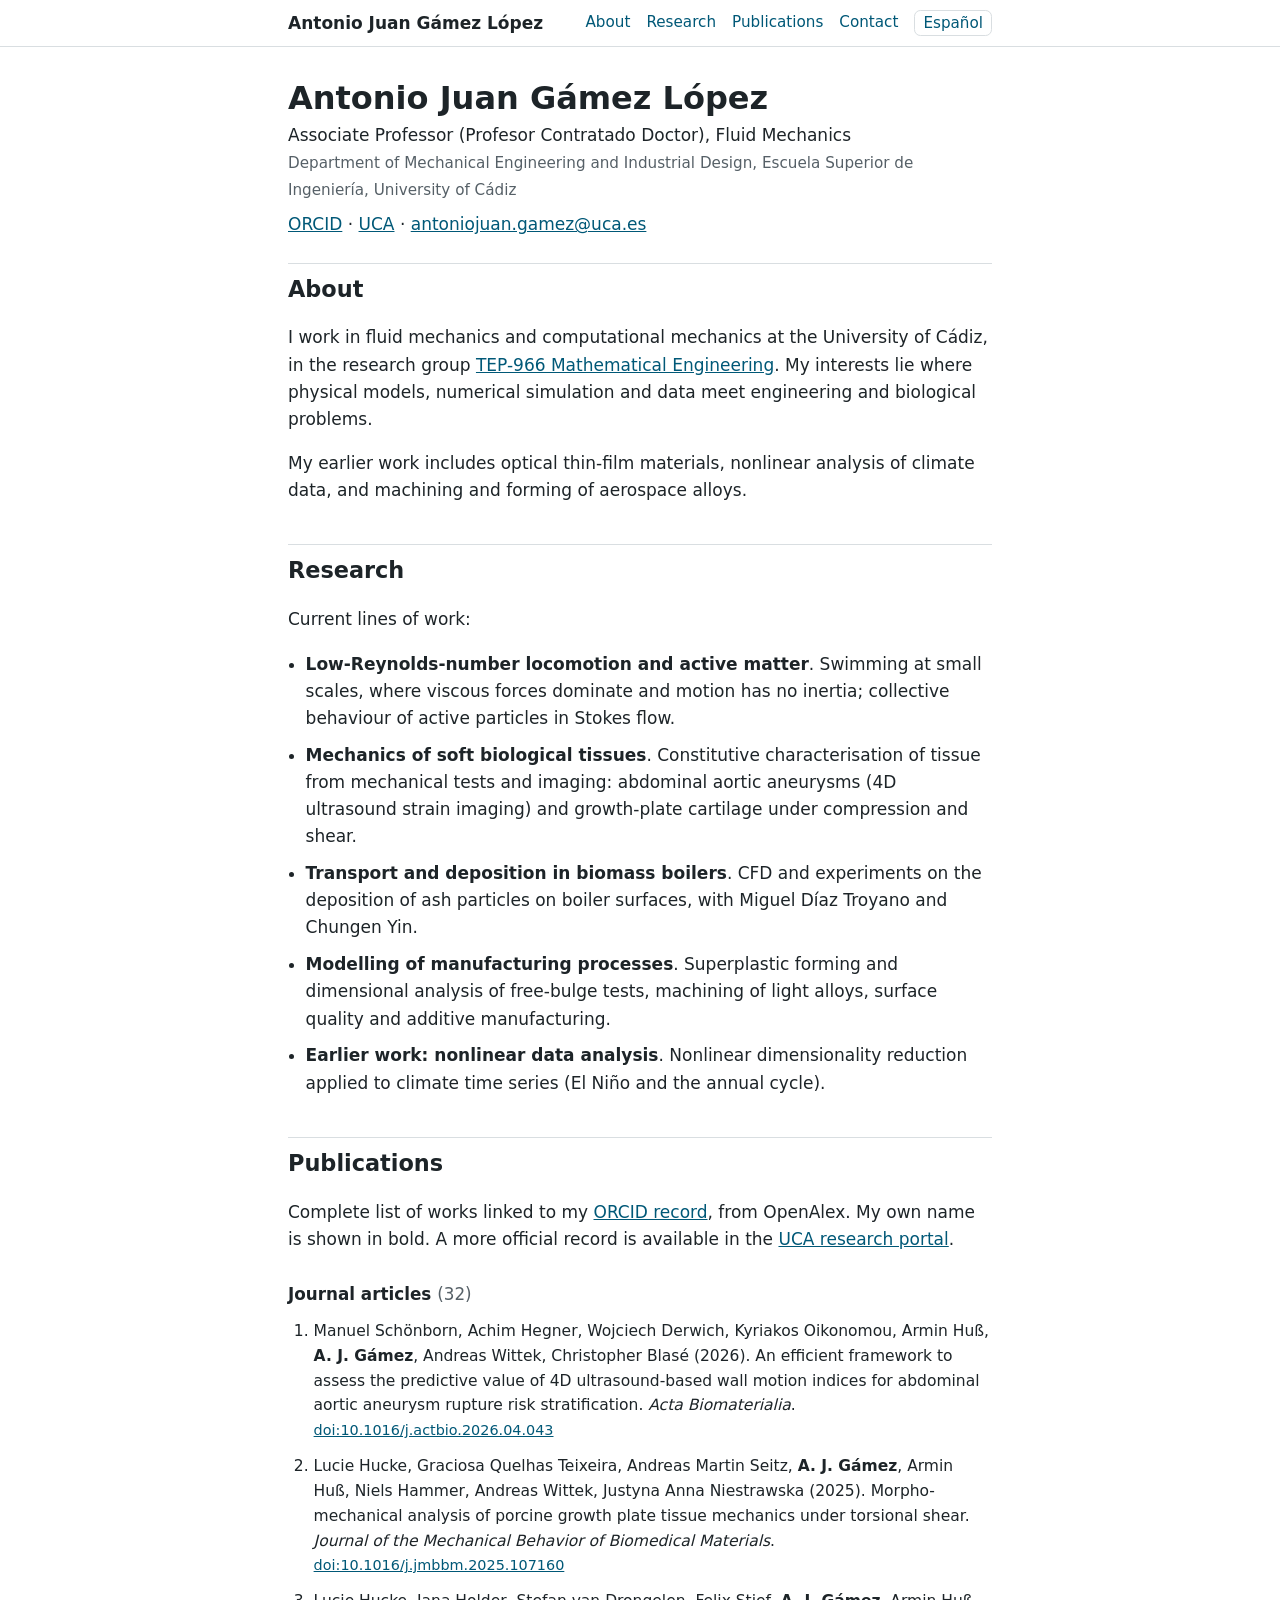
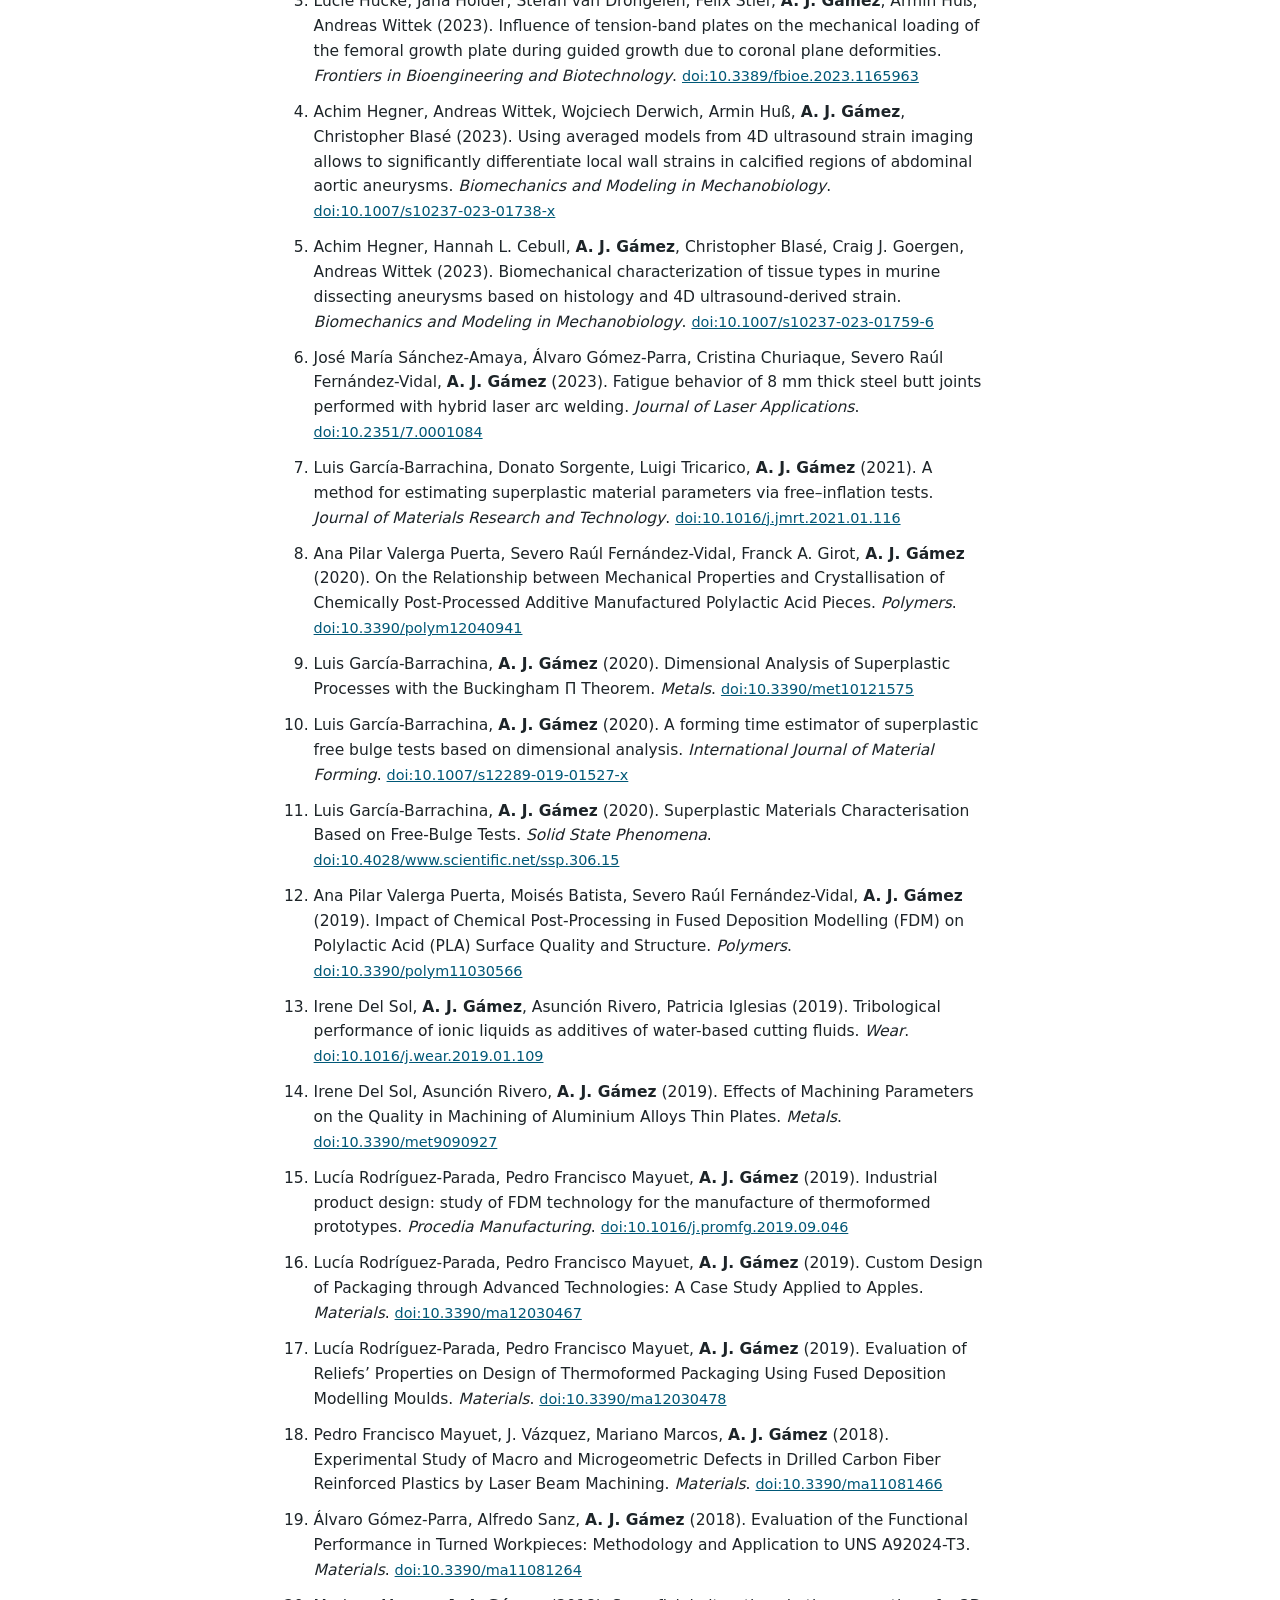
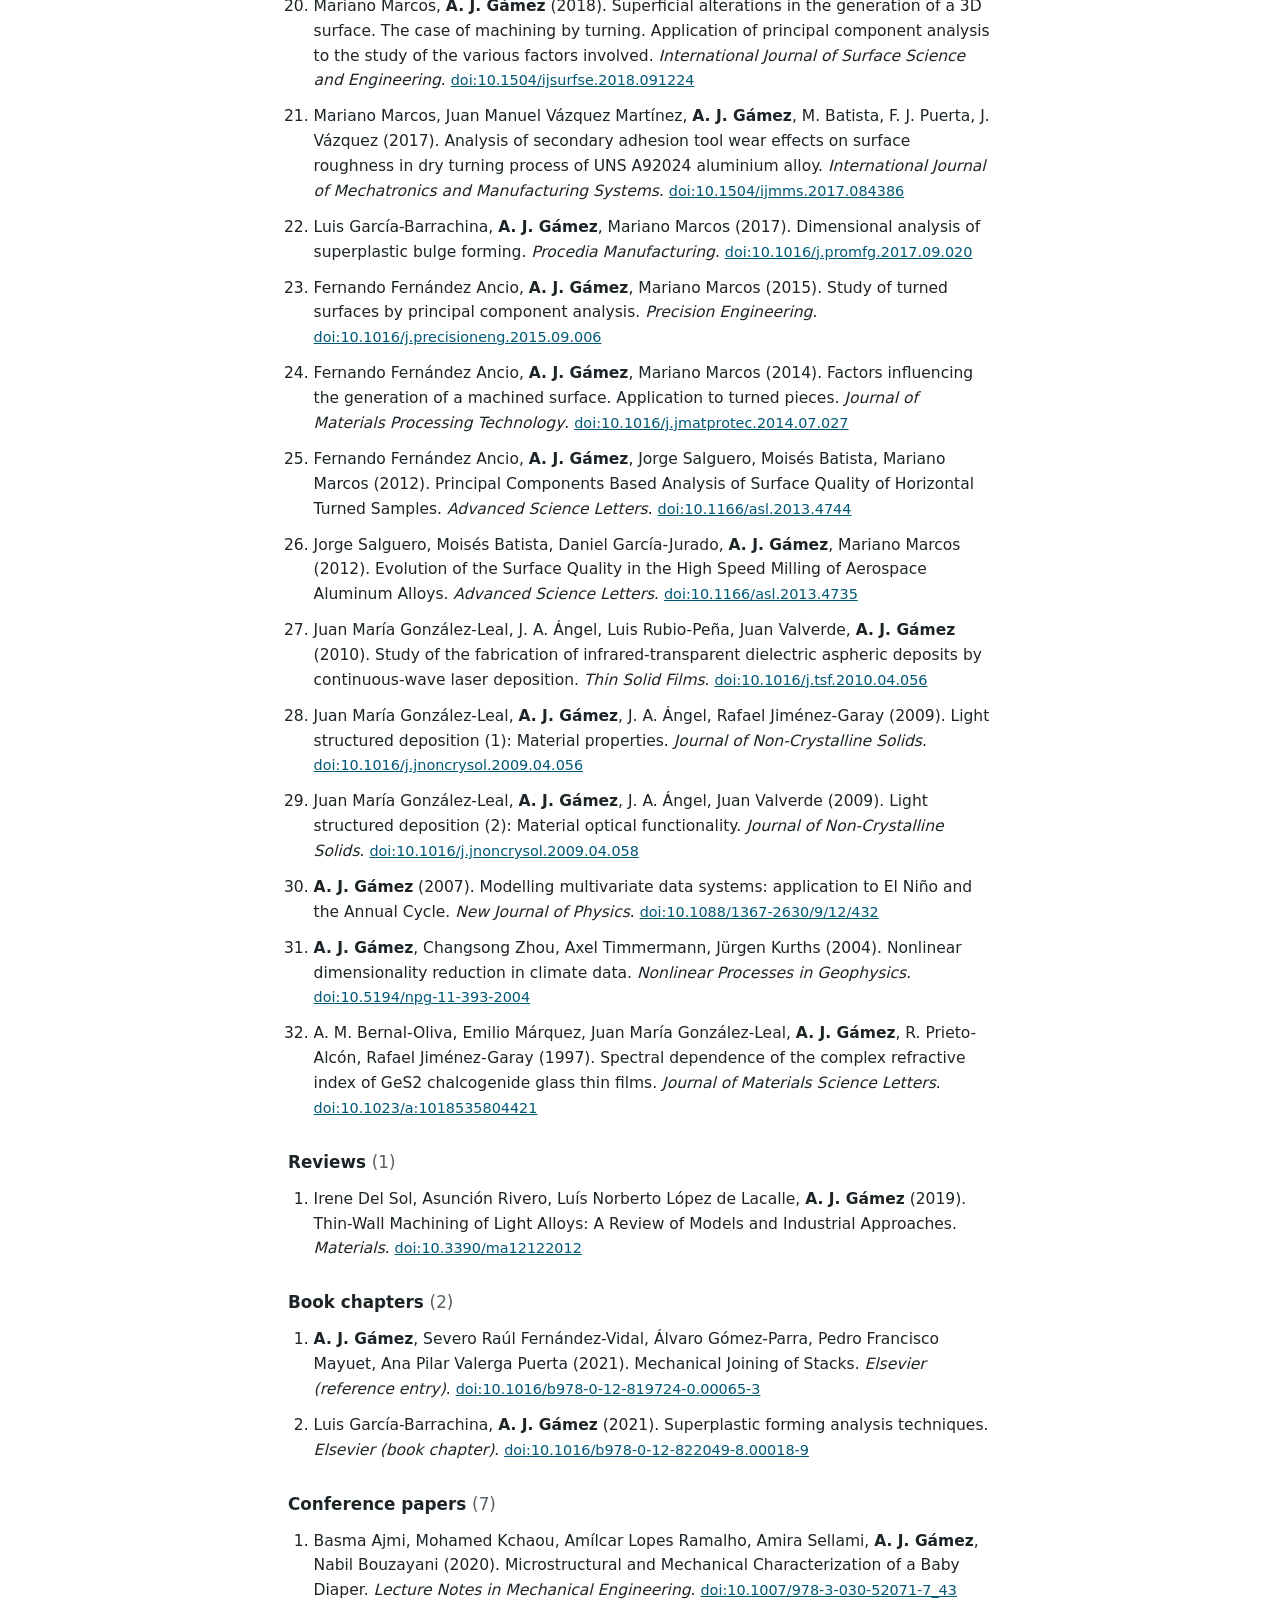
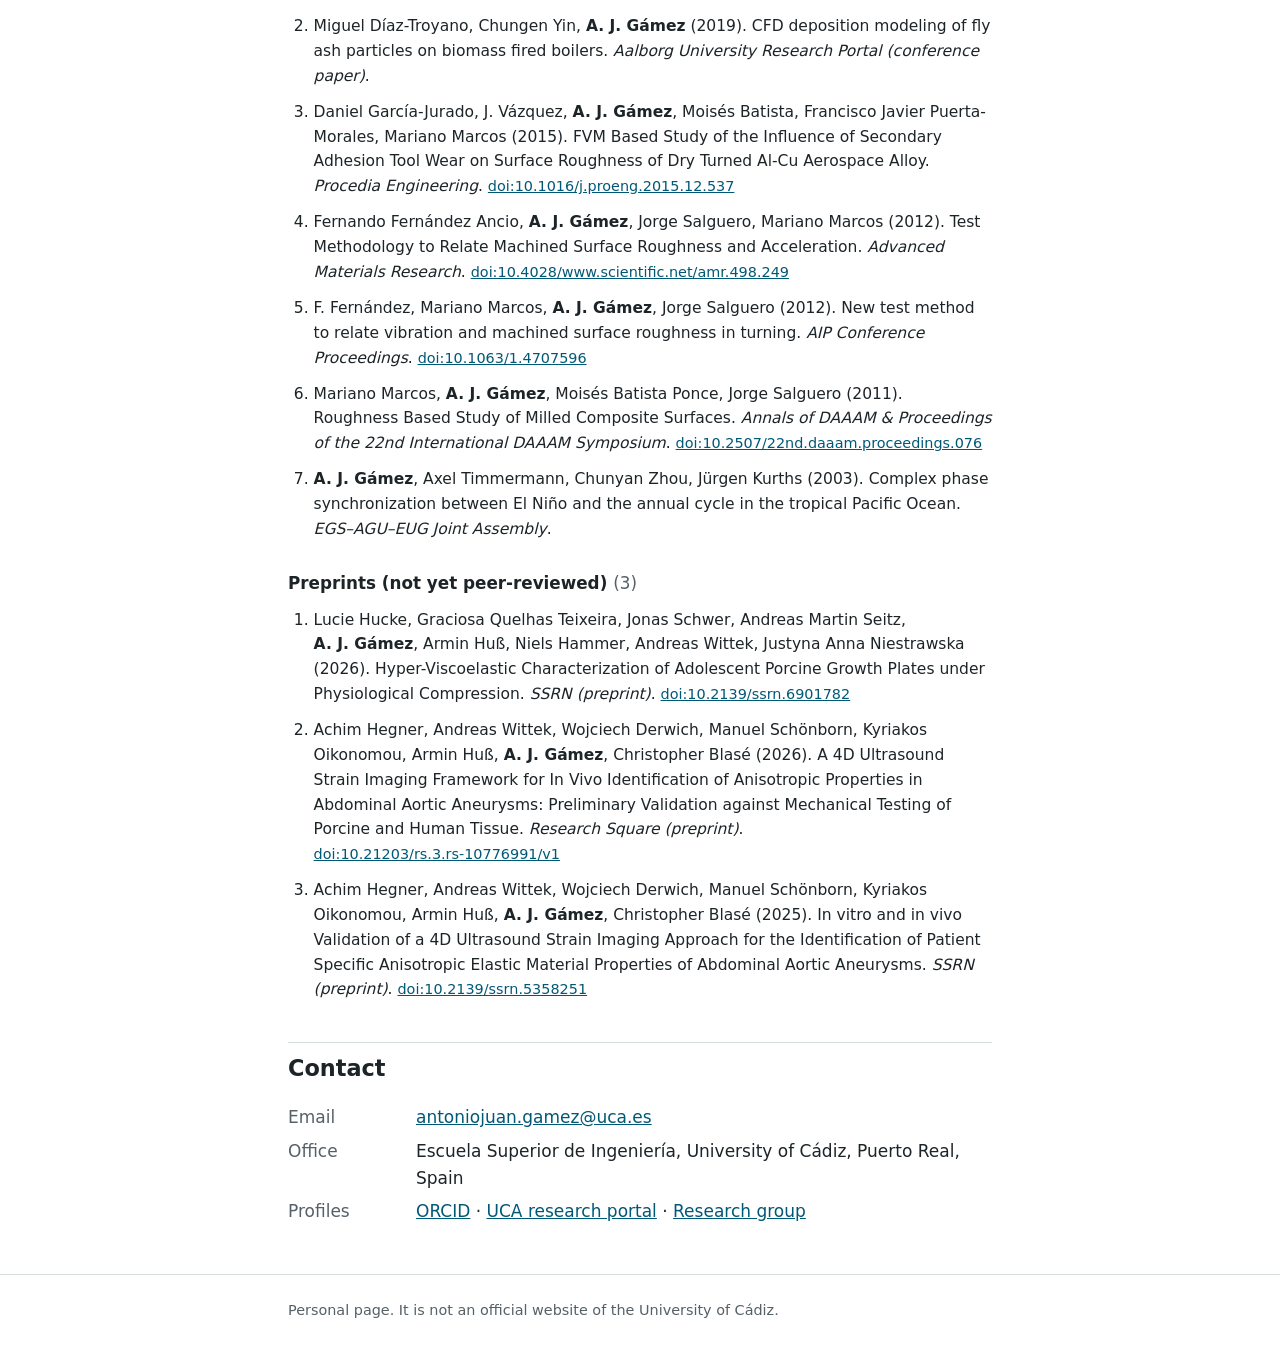
==== index.html @ 4d436d39 "Add files via upload" ====
<!doctype html>
<html lang="en">
<head>
<meta charset="utf-8">
<meta name="viewport" content="width=device-width, initial-scale=1">
<title>Antonio Juan Gámez López · Research</title>
<meta name="description" content="Personal research page of Antonio Juan Gámez López, Fluid Mechanics, University of Cádiz.">
<meta name="author" content="Antonio Juan Gámez López">
<link rel="alternate" hreflang="es" href="es/">
<link rel="stylesheet" href="style.css">
<script type="application/ld+json">{"@context": "https://schema.org", "@type": "Person", "name": "Antonio Juan Gámez López", "jobTitle": "Associate Professor (Profesor Contratado Doctor), Fluid Mechanics", "affiliation": {"@type": "CollegeOrUniversity", "name": "Universidad de Cádiz"}, "sameAs": ["https://orcid.org/0000-0002-4542-9885", "https://produccioncientifica.uca.es/investigadores/112556/detalle?lang=en"], "email": "antoniojuan.gamez@uca.es"}</script>
</head>
<body>
<a class="skip" href="#main">Skip to content</a>
<header>
<div class="wrap bar"><span class="who">Antonio Juan Gámez López</span><nav aria-label="Main"><a href="#about">About</a><a href="#research">Research</a><a href="#publications">Publications</a><a href="#contact">Contact</a><a class="lang" href="es/" hreflang="es" lang="es">Español</a></nav></div>
</header>
<main id="main" class="wrap">
<section id="about">
<h1>Antonio Juan Gámez López</h1>
<p class="role">Associate Professor (Profesor Contratado Doctor), Fluid Mechanics<br><span>Department of Mechanical Engineering and Industrial Design, Escuela Superior de Ingeniería, University of Cádiz</span></p>
<p class="links"><a href="https://orcid.org/0000-0002-4542-9885">ORCID</a> · <a href="https://produccioncientifica.uca.es/investigadores/112556/detalle?lang=en">UCA</a> · <a href="mailto:antoniojuan.gamez@uca.es">antoniojuan.gamez@uca.es</a></p>
<h2>About</h2>
<p>I work in fluid mechanics and computational mechanics at the University of Cádiz, in the research group <a href="https://inmat.uca.es/?lang=en">TEP-966 Mathematical Engineering</a>. My interests lie where physical models, numerical simulation and data meet engineering and biological problems.</p><p>My earlier work includes optical thin-film materials, nonlinear analysis of climate data, and machining and forming of aerospace alloys.</p>
</section>
<section id="research">
<h2>Research</h2>
<p>Current lines of work:</p>
<ul class="res"><li><strong>Low-Reynolds-number locomotion and active matter</strong>. Swimming at small scales, where viscous forces dominate and motion has no inertia; collective behaviour of active particles in Stokes flow.</li><li><strong>Mechanics of soft biological tissues</strong>. Constitutive characterisation of tissue from mechanical tests and imaging: abdominal aortic aneurysms (4D ultrasound strain imaging) and growth-plate cartilage under compression and shear.</li><li><strong>Transport and deposition in biomass boilers</strong>. CFD and experiments on the deposition of ash particles on boiler surfaces, with Miguel Díaz Troyano and Chungen Yin.</li><li><strong>Modelling of manufacturing processes</strong>. Superplastic forming and dimensional analysis of free-bulge tests, machining of light alloys, surface quality and additive manufacturing.</li><li><strong>Earlier work: nonlinear data analysis</strong>. Nonlinear dimensionality reduction applied to climate time series (El Niño and the annual cycle).</li></ul>
</section>
<section id="publications">
<h2>Publications</h2>
<p>Complete list of works linked to my <a href="https://orcid.org/0000-0002-4542-9885">ORCID record</a>, from OpenAlex. My own name is shown in bold. A more official record is available in the <a href="https://produccioncientifica.uca.es/investigadores/112556/detalle?lang=en">UCA research portal</a>.</p>
<h3>Journal articles <span class="n">(32)</span></h3>
<ol class="pubs">
<li>Manuel Schönborn, Achim Hegner, Wojciech Derwich, Kyriakos Oikonomou, Armin Huß, <strong>A.&nbsp;J.&nbsp;Gámez</strong>, Andreas Wittek, Christopher Blasé (2026). An efficient framework to assess the predictive value of 4D ultrasound-based wall motion indices for abdominal aortic aneurysm rupture risk stratification. <em>Acta Biomaterialia</em>. <a class="doi" href="https://doi.org/10.1016/j.actbio.2026.04.043">doi:10.1016/j.actbio.2026.04.043</a></li>
<li>Lucie Hucke, Graciosa Quelhas Teixeira, Andreas Martin Seitz, <strong>A.&nbsp;J.&nbsp;Gámez</strong>, Armin Huß, Niels Hammer, Andreas Wittek, Justyna Anna Niestrawska (2025). Morpho-mechanical analysis of porcine growth plate tissue mechanics under torsional shear. <em>Journal of the Mechanical Behavior of Biomedical Materials</em>. <a class="doi" href="https://doi.org/10.1016/j.jmbbm.2025.107160">doi:10.1016/j.jmbbm.2025.107160</a></li>
<li>Lucie Hucke, Jana Holder, Stefan van Drongelen, Felix Stief, <strong>A.&nbsp;J.&nbsp;Gámez</strong>, Armin Huß, Andreas Wittek (2023). Influence of tension-band plates on the mechanical loading of the femoral growth plate during guided growth due to coronal plane deformities. <em>Frontiers in Bioengineering and Biotechnology</em>. <a class="doi" href="https://doi.org/10.3389/fbioe.2023.1165963">doi:10.3389/fbioe.2023.1165963</a></li>
<li>Achim Hegner, Andreas Wittek, Wojciech Derwich, Armin Huß, <strong>A.&nbsp;J.&nbsp;Gámez</strong>, Christopher Blasé (2023). Using averaged models from 4D ultrasound strain imaging allows to significantly differentiate local wall strains in calcified regions of abdominal aortic aneurysms. <em>Biomechanics and Modeling in Mechanobiology</em>. <a class="doi" href="https://doi.org/10.1007/s10237-023-01738-x">doi:10.1007/s10237-023-01738-x</a></li>
<li>Achim Hegner, Hannah L. Cebull, <strong>A.&nbsp;J.&nbsp;Gámez</strong>, Christopher Blasé, Craig J. Goergen, Andreas Wittek (2023). Biomechanical characterization of tissue types in murine dissecting aneurysms based on histology and 4D ultrasound-derived strain. <em>Biomechanics and Modeling in Mechanobiology</em>. <a class="doi" href="https://doi.org/10.1007/s10237-023-01759-6">doi:10.1007/s10237-023-01759-6</a></li>
<li>José María Sánchez-Amaya, Álvaro Gómez-Parra, Cristina Churiaque, Severo Raúl Fernández-Vidal, <strong>A.&nbsp;J.&nbsp;Gámez</strong> (2023). Fatigue behavior of 8 mm thick steel butt joints performed with hybrid laser arc welding. <em>Journal of Laser Applications</em>. <a class="doi" href="https://doi.org/10.2351/7.0001084">doi:10.2351/7.0001084</a></li>
<li>Luis García-Barrachina, Donato Sorgente, Luigi Tricarico, <strong>A.&nbsp;J.&nbsp;Gámez</strong> (2021). A method for estimating superplastic material parameters via free–inflation tests. <em>Journal of Materials Research and Technology</em>. <a class="doi" href="https://doi.org/10.1016/j.jmrt.2021.01.116">doi:10.1016/j.jmrt.2021.01.116</a></li>
<li>Ana Pilar Valerga Puerta, Severo Raúl Fernández-Vidal, Franck A. Girot, <strong>A.&nbsp;J.&nbsp;Gámez</strong> (2020). On the Relationship between Mechanical Properties and Crystallisation of Chemically Post-Processed Additive Manufactured Polylactic Acid Pieces. <em>Polymers</em>. <a class="doi" href="https://doi.org/10.3390/polym12040941">doi:10.3390/polym12040941</a></li>
<li>Luis García-Barrachina, <strong>A.&nbsp;J.&nbsp;Gámez</strong> (2020). Dimensional Analysis of Superplastic Processes with the Buckingham Π Theorem. <em>Metals</em>. <a class="doi" href="https://doi.org/10.3390/met10121575">doi:10.3390/met10121575</a></li>
<li>Luis García-Barrachina, <strong>A.&nbsp;J.&nbsp;Gámez</strong> (2020). A forming time estimator of superplastic free bulge tests based on dimensional analysis. <em>International Journal of Material Forming</em>. <a class="doi" href="https://doi.org/10.1007/s12289-019-01527-x">doi:10.1007/s12289-019-01527-x</a></li>
<li>Luis García-Barrachina, <strong>A.&nbsp;J.&nbsp;Gámez</strong> (2020). Superplastic Materials Characterisation Based on Free-Bulge Tests. <em>Solid State Phenomena</em>. <a class="doi" href="https://doi.org/10.4028/www.scientific.net/ssp.306.15">doi:10.4028/www.scientific.net/ssp.306.15</a></li>
<li>Ana Pilar Valerga Puerta, Moisés Batista, Severo Raúl Fernández-Vidal, <strong>A.&nbsp;J.&nbsp;Gámez</strong> (2019). Impact of Chemical Post-Processing in Fused Deposition Modelling (FDM) on Polylactic Acid (PLA) Surface Quality and Structure. <em>Polymers</em>. <a class="doi" href="https://doi.org/10.3390/polym11030566">doi:10.3390/polym11030566</a></li>
<li>Irene Del Sol, <strong>A.&nbsp;J.&nbsp;Gámez</strong>, Asunción Rivero, Patricia Iglesias (2019). Tribological performance of ionic liquids as additives of water-based cutting fluids. <em>Wear</em>. <a class="doi" href="https://doi.org/10.1016/j.wear.2019.01.109">doi:10.1016/j.wear.2019.01.109</a></li>
<li>Irene Del Sol, Asunción Rivero, <strong>A.&nbsp;J.&nbsp;Gámez</strong> (2019). Effects of Machining Parameters on the Quality in Machining of Aluminium Alloys Thin Plates. <em>Metals</em>. <a class="doi" href="https://doi.org/10.3390/met9090927">doi:10.3390/met9090927</a></li>
<li>Lucía Rodríguez-Parada, Pedro Francisco Mayuet, <strong>A.&nbsp;J.&nbsp;Gámez</strong> (2019). Industrial product design: study of FDM technology for the manufacture of thermoformed prototypes. <em>Procedia Manufacturing</em>. <a class="doi" href="https://doi.org/10.1016/j.promfg.2019.09.046">doi:10.1016/j.promfg.2019.09.046</a></li>
<li>Lucía Rodríguez-Parada, Pedro Francisco Mayuet, <strong>A.&nbsp;J.&nbsp;Gámez</strong> (2019). Custom Design of Packaging through Advanced Technologies: A Case Study Applied to Apples. <em>Materials</em>. <a class="doi" href="https://doi.org/10.3390/ma12030467">doi:10.3390/ma12030467</a></li>
<li>Lucía Rodríguez-Parada, Pedro Francisco Mayuet, <strong>A.&nbsp;J.&nbsp;Gámez</strong> (2019). Evaluation of Reliefs’ Properties on Design of Thermoformed Packaging Using Fused Deposition Modelling Moulds. <em>Materials</em>. <a class="doi" href="https://doi.org/10.3390/ma12030478">doi:10.3390/ma12030478</a></li>
<li>Pedro Francisco Mayuet, J. Vázquez, Mariano Marcos, <strong>A.&nbsp;J.&nbsp;Gámez</strong> (2018). Experimental Study of Macro and Microgeometric Defects in Drilled Carbon Fiber Reinforced Plastics by Laser Beam Machining. <em>Materials</em>. <a class="doi" href="https://doi.org/10.3390/ma11081466">doi:10.3390/ma11081466</a></li>
<li>Álvaro Gómez-Parra, Alfredo Sanz, <strong>A.&nbsp;J.&nbsp;Gámez</strong> (2018). Evaluation of the Functional Performance in Turned Workpieces: Methodology and Application to UNS A92024-T3. <em>Materials</em>. <a class="doi" href="https://doi.org/10.3390/ma11081264">doi:10.3390/ma11081264</a></li>
<li>Mariano Marcos, <strong>A.&nbsp;J.&nbsp;Gámez</strong> (2018). Superficial alterations in the generation of a 3D surface. The case of machining by turning. Application of principal component analysis to the study of the various factors involved. <em>International Journal of Surface Science and Engineering</em>. <a class="doi" href="https://doi.org/10.1504/ijsurfse.2018.091224">doi:10.1504/ijsurfse.2018.091224</a></li>
<li>Mariano Marcos, Juan Manuel Vázquez Martínez, <strong>A.&nbsp;J.&nbsp;Gámez</strong>, M. Batista, F. J. Puerta, J. Vázquez (2017). Analysis of secondary adhesion tool wear effects on surface roughness in dry turning process of UNS A92024 aluminium alloy. <em>International Journal of Mechatronics and Manufacturing Systems</em>. <a class="doi" href="https://doi.org/10.1504/ijmms.2017.084386">doi:10.1504/ijmms.2017.084386</a></li>
<li>Luis García-Barrachina, <strong>A.&nbsp;J.&nbsp;Gámez</strong>, Mariano Marcos (2017). Dimensional analysis of superplastic bulge forming. <em>Procedia Manufacturing</em>. <a class="doi" href="https://doi.org/10.1016/j.promfg.2017.09.020">doi:10.1016/j.promfg.2017.09.020</a></li>
<li>Fernando Fernández Ancio, <strong>A.&nbsp;J.&nbsp;Gámez</strong>, Mariano Marcos (2015). Study of turned surfaces by principal component analysis. <em>Precision Engineering</em>. <a class="doi" href="https://doi.org/10.1016/j.precisioneng.2015.09.006">doi:10.1016/j.precisioneng.2015.09.006</a></li>
<li>Fernando Fernández Ancio, <strong>A.&nbsp;J.&nbsp;Gámez</strong>, Mariano Marcos (2014). Factors influencing the generation of a machined surface. Application to turned pieces. <em>Journal of Materials Processing Technology</em>. <a class="doi" href="https://doi.org/10.1016/j.jmatprotec.2014.07.027">doi:10.1016/j.jmatprotec.2014.07.027</a></li>
<li>Fernando Fernández Ancio, <strong>A.&nbsp;J.&nbsp;Gámez</strong>, Jorge Salguero, Moisés Batista, Mariano Marcos (2012). Principal Components Based Analysis of Surface Quality of Horizontal Turned Samples. <em>Advanced Science Letters</em>. <a class="doi" href="https://doi.org/10.1166/asl.2013.4744">doi:10.1166/asl.2013.4744</a></li>
<li>Jorge Salguero, Moisés Batista, Daniel García-Jurado, <strong>A.&nbsp;J.&nbsp;Gámez</strong>, Mariano Marcos (2012). Evolution of the Surface Quality in the High Speed Milling of Aerospace Aluminum Alloys. <em>Advanced Science Letters</em>. <a class="doi" href="https://doi.org/10.1166/asl.2013.4735">doi:10.1166/asl.2013.4735</a></li>
<li>Juan María González-Leal, J. A. Ángel, Luis Rubio-Peña, Juan Valverde, <strong>A.&nbsp;J.&nbsp;Gámez</strong> (2010). Study of the fabrication of infrared-transparent dielectric aspheric deposits by continuous-wave laser deposition. <em>Thin Solid Films</em>. <a class="doi" href="https://doi.org/10.1016/j.tsf.2010.04.056">doi:10.1016/j.tsf.2010.04.056</a></li>
<li>Juan María González-Leal, <strong>A.&nbsp;J.&nbsp;Gámez</strong>, J. A. Ángel, Rafael Jiménez-Garay (2009). Light structured deposition (1): Material properties. <em>Journal of Non-Crystalline Solids</em>. <a class="doi" href="https://doi.org/10.1016/j.jnoncrysol.2009.04.056">doi:10.1016/j.jnoncrysol.2009.04.056</a></li>
<li>Juan María González-Leal, <strong>A.&nbsp;J.&nbsp;Gámez</strong>, J. A. Ángel, Juan Valverde (2009). Light structured deposition (2): Material optical functionality. <em>Journal of Non-Crystalline Solids</em>. <a class="doi" href="https://doi.org/10.1016/j.jnoncrysol.2009.04.058">doi:10.1016/j.jnoncrysol.2009.04.058</a></li>
<li><strong>A.&nbsp;J.&nbsp;Gámez</strong> (2007). Modelling multivariate data systems: application to El Niño and the Annual Cycle. <em>New Journal of Physics</em>. <a class="doi" href="https://doi.org/10.1088/1367-2630/9/12/432">doi:10.1088/1367-2630/9/12/432</a></li>
<li><strong>A.&nbsp;J.&nbsp;Gámez</strong>, Changsong Zhou, Axel Timmermann, Jürgen Kurths (2004). Nonlinear dimensionality reduction in climate data. <em>Nonlinear Processes in Geophysics</em>. <a class="doi" href="https://doi.org/10.5194/npg-11-393-2004">doi:10.5194/npg-11-393-2004</a></li>
<li>A. M. Bernal-Oliva, Emilio Márquez, Juan María González-Leal, <strong>A.&nbsp;J.&nbsp;Gámez</strong>, R. Prieto-Alcón, Rafael Jiménez-Garay (1997). Spectral dependence of the complex refractive index of GeS2 chalcogenide glass thin films. <em>Journal of Materials Science Letters</em>. <a class="doi" href="https://doi.org/10.1023/a:1018535804421">doi:10.1023/a:1018535804421</a></li>
</ol>
<h3>Reviews <span class="n">(1)</span></h3>
<ol class="pubs">
<li>Irene Del Sol, Asunción Rivero, Luís Norberto López de Lacalle, <strong>A.&nbsp;J.&nbsp;Gámez</strong> (2019). Thin-Wall Machining of Light Alloys: A Review of Models and Industrial Approaches. <em>Materials</em>. <a class="doi" href="https://doi.org/10.3390/ma12122012">doi:10.3390/ma12122012</a></li>
</ol>
<h3>Book chapters <span class="n">(2)</span></h3>
<ol class="pubs">
<li><strong>A.&nbsp;J.&nbsp;Gámez</strong>, Severo Raúl Fernández-Vidal, Álvaro Gómez-Parra, Pedro Francisco Mayuet, Ana Pilar Valerga Puerta (2021). Mechanical Joining of Stacks. <em>Elsevier (reference entry)</em>. <a class="doi" href="https://doi.org/10.1016/b978-0-12-819724-0.00065-3">doi:10.1016/b978-0-12-819724-0.00065-3</a></li>
<li>Luis García-Barrachina, <strong>A.&nbsp;J.&nbsp;Gámez</strong> (2021). Superplastic forming analysis techniques. <em>Elsevier (book chapter)</em>. <a class="doi" href="https://doi.org/10.1016/b978-0-12-822049-8.00018-9">doi:10.1016/b978-0-12-822049-8.00018-9</a></li>
</ol>
<h3>Conference papers <span class="n">(7)</span></h3>
<ol class="pubs">
<li>Basma Ajmi, Mohamed Kchaou, Amílcar Lopes Ramalho, Amira Sellami, <strong>A.&nbsp;J.&nbsp;Gámez</strong>, Nabil Bouzayani (2020). Microstructural and Mechanical Characterization of a Baby Diaper. <em>Lecture Notes in Mechanical Engineering</em>. <a class="doi" href="https://doi.org/10.1007/978-3-030-52071-7_43">doi:10.1007/978-3-030-52071-7_43</a></li>
<li>Miguel Díaz-Troyano, Chungen Yin, <strong>A.&nbsp;J.&nbsp;Gámez</strong> (2019). CFD deposition modeling of fly ash particles on biomass fired boilers. <em>Aalborg University Research Portal (conference paper)</em>.</li>
<li>Daniel García-Jurado, J. Vázquez, <strong>A.&nbsp;J.&nbsp;Gámez</strong>, Moisés Batista, Francisco Javier Puerta-Morales, Mariano Marcos (2015). FVM Based Study of the Influence of Secondary Adhesion Tool Wear on Surface Roughness of Dry Turned Al-Cu Aerospace Alloy. <em>Procedia Engineering</em>. <a class="doi" href="https://doi.org/10.1016/j.proeng.2015.12.537">doi:10.1016/j.proeng.2015.12.537</a></li>
<li>Fernando Fernández Ancio, <strong>A.&nbsp;J.&nbsp;Gámez</strong>, Jorge Salguero, Mariano Marcos (2012). Test Methodology to Relate Machined Surface Roughness and Acceleration. <em>Advanced Materials Research</em>. <a class="doi" href="https://doi.org/10.4028/www.scientific.net/amr.498.249">doi:10.4028/www.scientific.net/amr.498.249</a></li>
<li>F. Fernández, Mariano Marcos, <strong>A.&nbsp;J.&nbsp;Gámez</strong>, Jorge Salguero (2012). New test method to relate vibration and machined surface roughness in turning. <em>AIP Conference Proceedings</em>. <a class="doi" href="https://doi.org/10.1063/1.4707596">doi:10.1063/1.4707596</a></li>
<li>Mariano Marcos, <strong>A.&nbsp;J.&nbsp;Gámez</strong>, Moisés Batista Ponce, Jorge Salguero (2011). Roughness Based Study of Milled Composite Surfaces. <em>Annals of DAAAM &amp; Proceedings of the 22nd International DAAAM Symposium</em>. <a class="doi" href="https://doi.org/10.2507/22nd.daaam.proceedings.076">doi:10.2507/22nd.daaam.proceedings.076</a></li>
<li><strong>A.&nbsp;J.&nbsp;Gámez</strong>, Axel Timmermann, Chunyan Zhou, Jürgen Kurths (2003). Complex phase synchronization between El Niño and the annual cycle in the tropical Pacific Ocean. <em>EGS–AGU–EUG Joint Assembly</em>.</li>
</ol>
<h3>Preprints (not yet peer-reviewed) <span class="n">(3)</span></h3>
<ol class="pubs">
<li>Lucie Hucke, Graciosa Quelhas Teixeira, Jonas Schwer, Andreas Martin Seitz, <strong>A.&nbsp;J.&nbsp;Gámez</strong>, Armin Huß, Niels Hammer, Andreas Wittek, Justyna Anna Niestrawska (2026). Hyper-Viscoelastic Characterization of Adolescent Porcine Growth Plates under Physiological Compression. <em>SSRN (preprint)</em>. <a class="doi" href="https://doi.org/10.2139/ssrn.6901782">doi:10.2139/ssrn.6901782</a></li>
<li>Achim Hegner, Andreas Wittek, Wojciech Derwich, Manuel Schönborn, Kyriakos Oikonomou, Armin Huß, <strong>A.&nbsp;J.&nbsp;Gámez</strong>, Christopher Blasé (2026). A 4D Ultrasound Strain Imaging Framework for In Vivo Identification of Anisotropic Properties in Abdominal Aortic Aneurysms: Preliminary Validation against Mechanical Testing of Porcine and Human Tissue. <em>Research Square (preprint)</em>. <a class="doi" href="https://doi.org/10.21203/rs.3.rs-10776991/v1">doi:10.21203/rs.3.rs-10776991/v1</a></li>
<li>Achim Hegner, Andreas Wittek, Wojciech Derwich, Manuel Schönborn, Kyriakos Oikonomou, Armin Huß, <strong>A.&nbsp;J.&nbsp;Gámez</strong>, Christopher Blasé (2025). In vitro and in vivo Validation of a 4D Ultrasound Strain Imaging Approach for the Identification of Patient Specific Anisotropic Elastic Material Properties of Abdominal Aortic Aneurysms. <em>SSRN (preprint)</em>. <a class="doi" href="https://doi.org/10.2139/ssrn.5358251">doi:10.2139/ssrn.5358251</a></li>
</ol>
</section>
<section id="contact">
<h2>Contact</h2>
<dl><dt>Email</dt><dd><a href="mailto:antoniojuan.gamez@uca.es">antoniojuan.gamez@uca.es</a></dd><dt>Office</dt><dd>Escuela Superior de Ingeniería, University of Cádiz, Puerto Real, Spain</dd><dt>Profiles</dt><dd><a href="https://orcid.org/0000-0002-4542-9885">ORCID</a> · <a href="https://produccioncientifica.uca.es/investigadores/112556/detalle?lang=en">UCA research portal</a> · <a href="https://inmat.uca.es/?lang=en">Research group</a></dd></dl>
</section>
</main>
<footer><div class="wrap">Personal page. It is not an official website of the University of Cádiz.</div></footer>
</body>
</html>
---- style.css ----
:root{--bg:#fff;--fg:#1d2428;--muted:#566067;--accent:#005877;--line:#d9dee1;--hl:#f3f6f7}
@media(prefers-color-scheme:dark){:root{--bg:#14181a;--fg:#e6eaec;--muted:#9aa5ab;--accent:#6fc0dd;--line:#2d3538;--hl:#1b2124}}
*{box-sizing:border-box}
html{scroll-behavior:smooth;scroll-padding-top:4rem}
body{margin:0;background:var(--bg);color:var(--fg);font:1.0625rem/1.6 system-ui,-apple-system,"Segoe UI",Roboto,sans-serif}
.wrap{max-width:46rem;margin:0 auto;padding:0 1rem}
a{color:var(--accent)}
a:focus-visible{outline:2px solid var(--accent);outline-offset:2px}
.skip{position:absolute;left:-999px}.skip:focus{left:1rem;top:1rem;background:var(--bg);padding:.5rem;z-index:10}
header{position:sticky;top:0;background:var(--bg);border-bottom:1px solid var(--line);z-index:5}
.bar{display:flex;flex-wrap:wrap;gap:.25rem 1.25rem;align-items:center;justify-content:space-between;padding-top:.6rem;padding-bottom:.6rem}
.who{font-weight:600}
nav{display:flex;flex-wrap:wrap;gap:.25rem 1rem;font-size:.95rem}
nav a{text-decoration:none}nav a:hover{text-decoration:underline}
nav .lang{border:1px solid var(--line);border-radius:.4rem;padding:0 .5rem}
h1{font-size:2rem;line-height:1.2;margin:2rem 0 .25rem}
h2{font-size:1.4rem;margin:2.5rem 0 .5rem;padding-top:.5rem;border-top:1px solid var(--line)}
section:first-child h2:first-of-type{margin-top:1.5rem}
h3{font-size:1.05rem;margin:1.75rem 0 .5rem}.n{color:var(--muted);font-weight:400}
.role{margin:.25rem 0}.role span{color:var(--muted);font-size:.95rem}
.links{margin:.5rem 0 0}
.res{padding-left:1.1rem}.res li{margin:.6rem 0}
.pubs{padding-left:1.6rem;margin:0}.pubs li{margin:.7rem 0;font-size:.97rem}
.doi{white-space:nowrap;font-size:.9rem}
dl{display:grid;grid-template-columns:7rem 1fr;gap:.4rem 1rem}dt{color:var(--muted)}dd{margin:0}
footer{margin-top:3rem;padding:1.5rem 0 2.5rem;border-top:1px solid var(--line);color:var(--muted);font-size:.9rem}
@media(max-width:34rem){dl{grid-template-columns:1fr}dd{margin-bottom:.5rem}h1{font-size:1.6rem}}
@media print{header,.skip{display:none}body{font-size:10.5pt}}
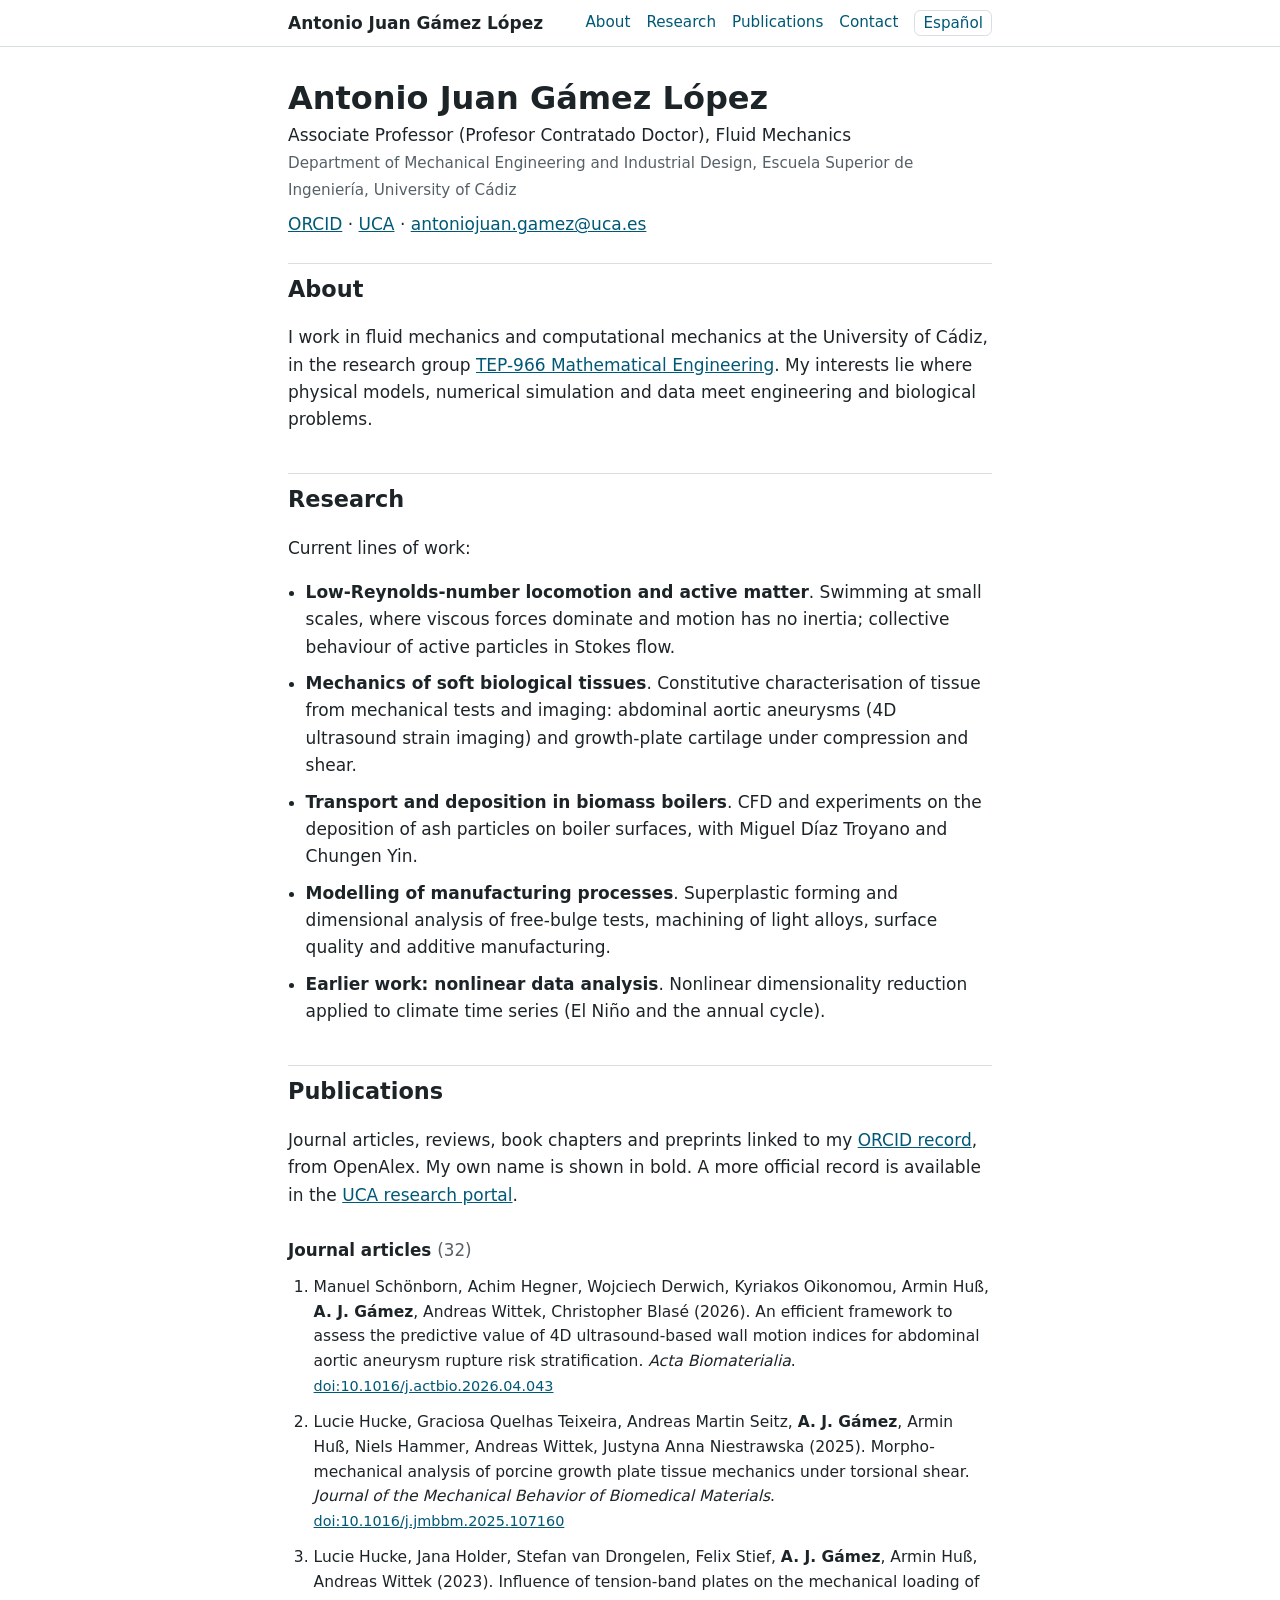
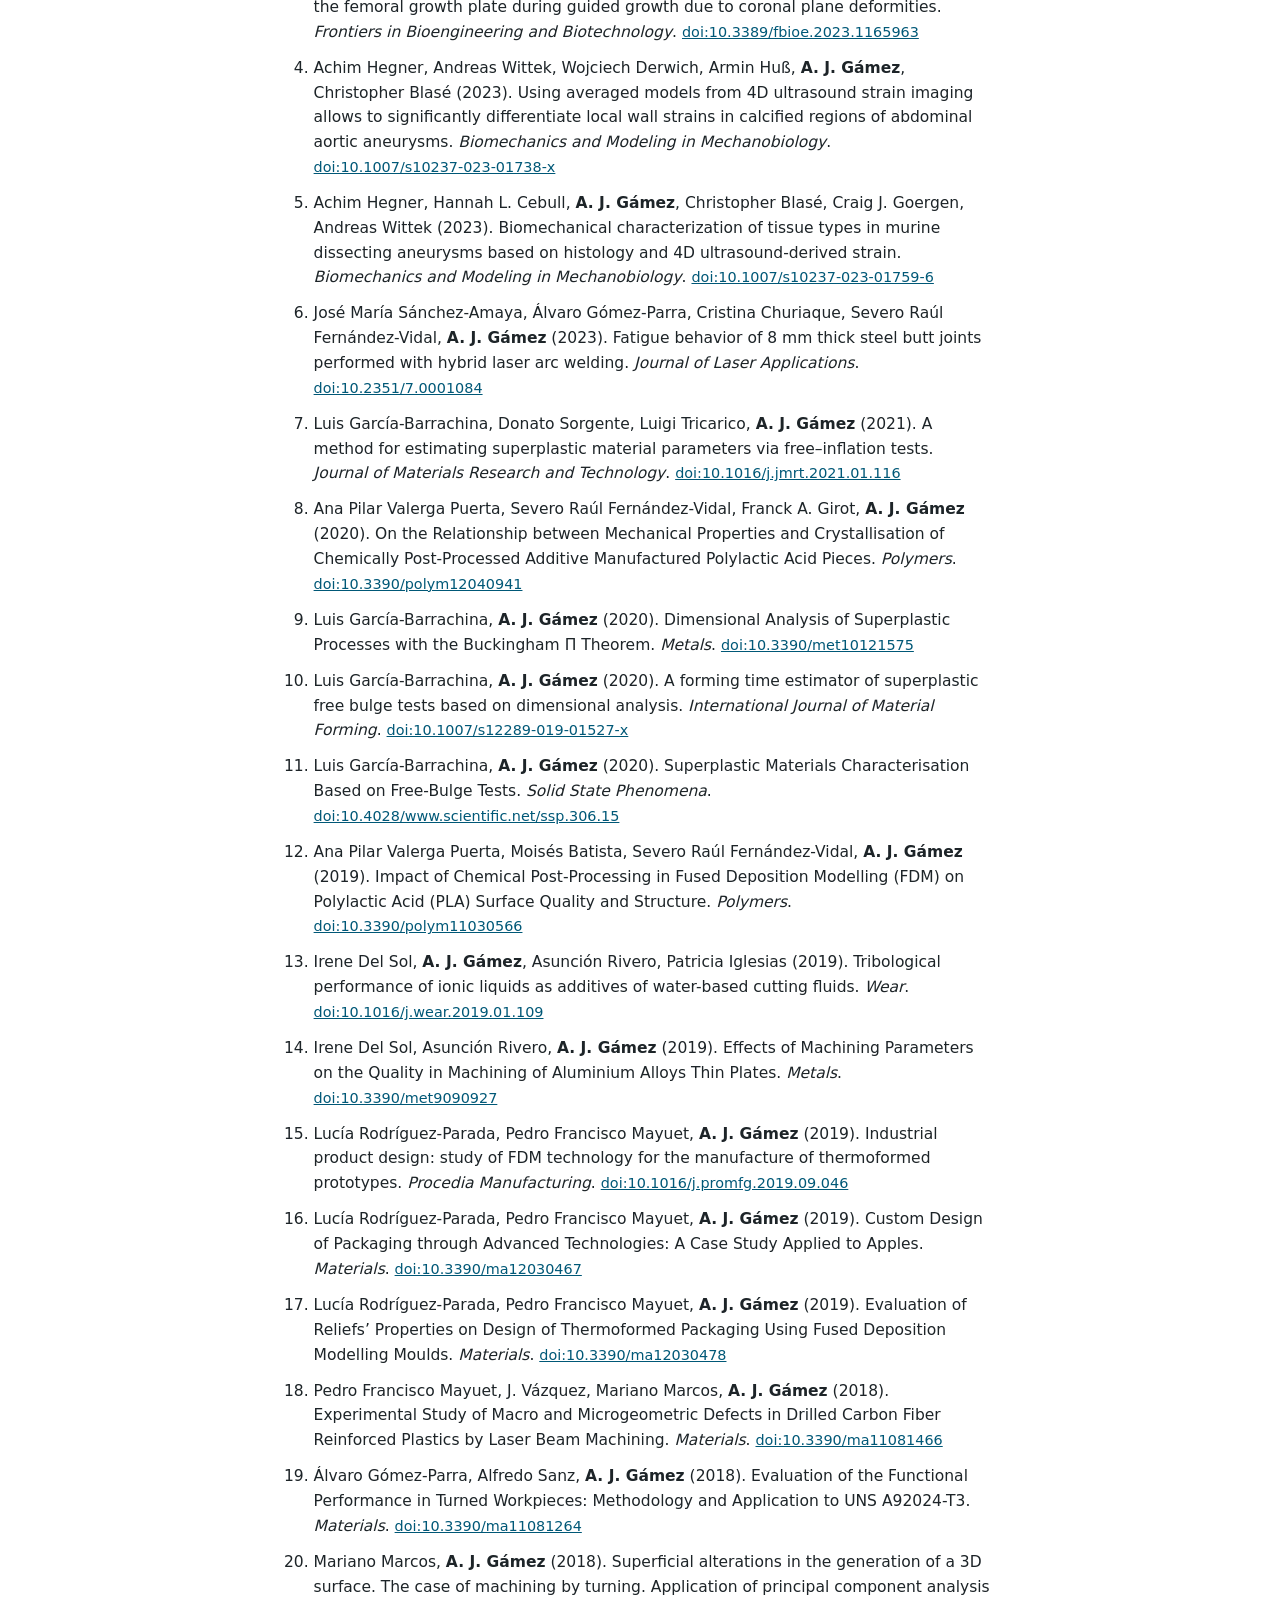
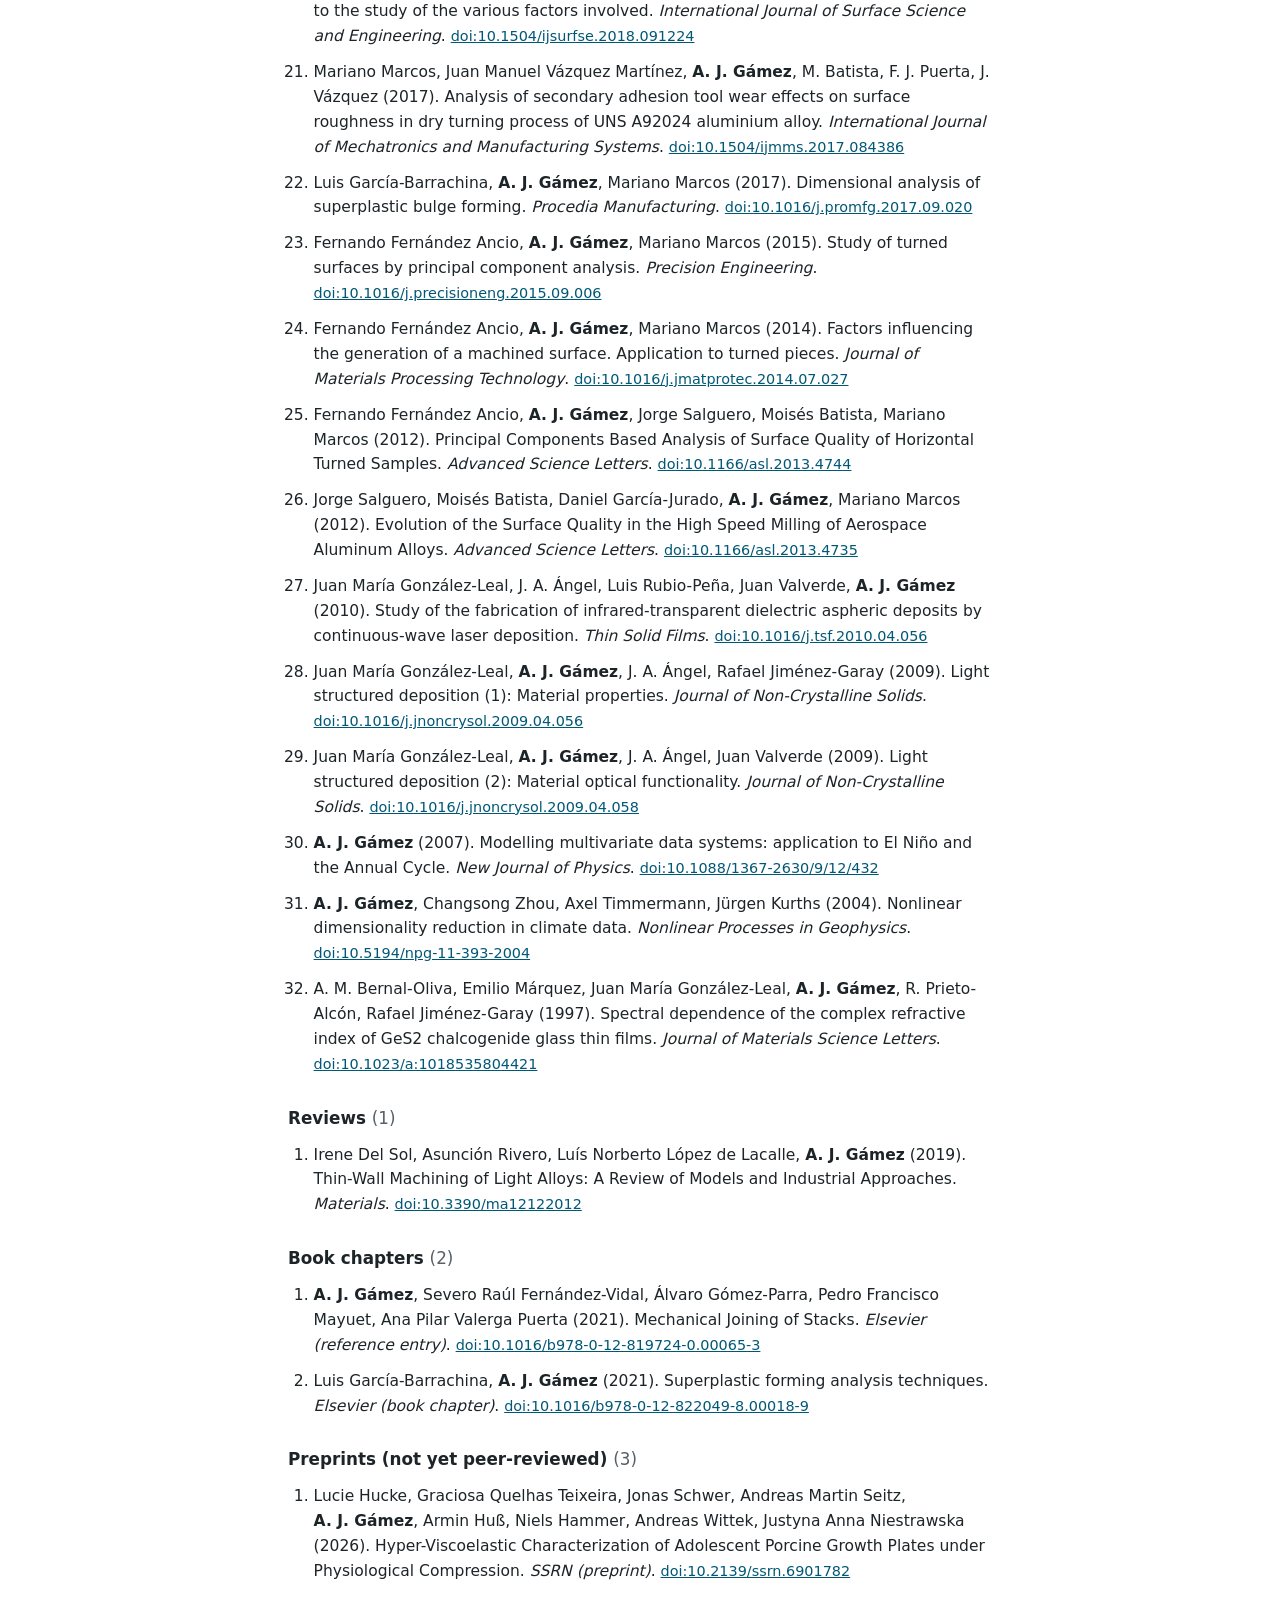
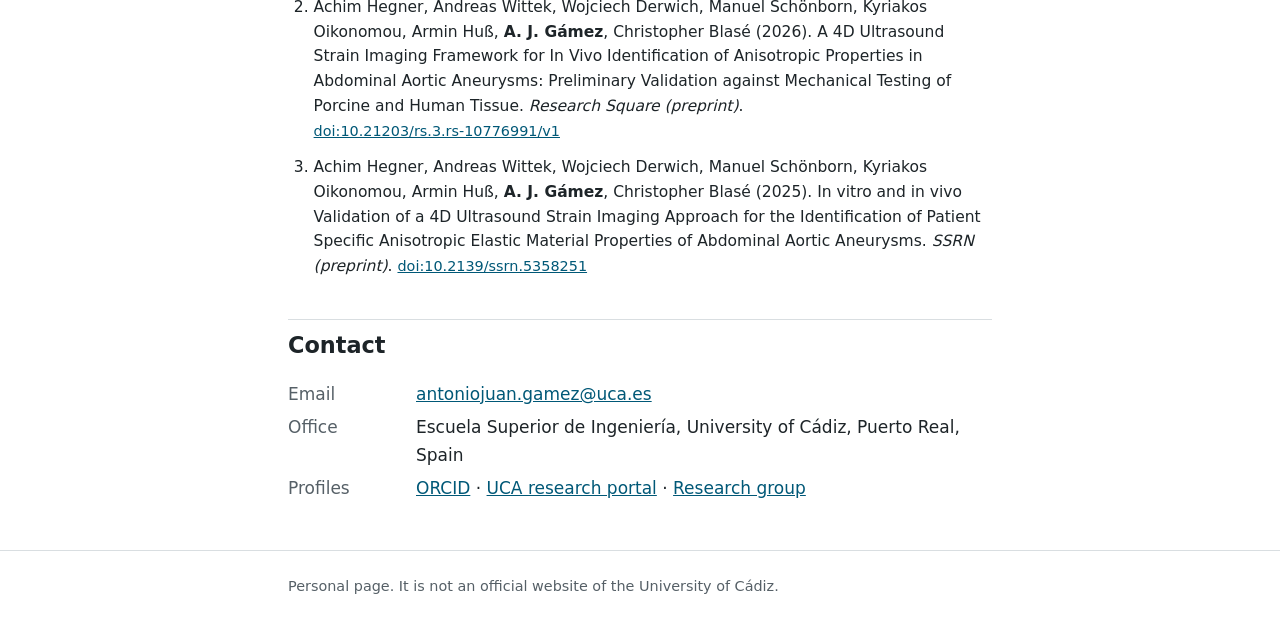
==== commit ff936faf: "Update index.html" ====
--- a/index.html
+++ b/index.html
@@ -21,7 +21,7 @@
 <p class="role">Associate Professor (Profesor Contratado Doctor), Fluid Mechanics<br><span>Department of Mechanical Engineering and Industrial Design, Escuela Superior de Ingeniería, University of Cádiz</span></p>
 <p class="links"><a href="https://orcid.org/0000-0002-4542-9885">ORCID</a> · <a href="https://produccioncientifica.uca.es/investigadores/112556/detalle?lang=en">UCA</a> · <a href="mailto:antoniojuan.gamez@uca.es">antoniojuan.gamez@uca.es</a></p>
 <h2>About</h2>
-<p>I work in fluid mechanics and computational mechanics at the University of Cádiz, in the research group <a href="https://inmat.uca.es/?lang=en">TEP-966 Mathematical Engineering</a>. My interests lie where physical models, numerical simulation and data meet engineering and biological problems.</p><p>My earlier work includes optical thin-film materials, nonlinear analysis of climate data, and machining and forming of aerospace alloys.</p>
+<p>I work in fluid mechanics and computational mechanics at the University of Cádiz, in the research group <a href="https://inmat.uca.es/?lang=en">TEP-966 Mathematical Engineering</a>. My interests lie where physical models, numerical simulation and data meet engineering and biological problems.</p>
 </section>
 <section id="research">
 <h2>Research</h2>
@@ -30,7 +30,7 @@
 </section>
 <section id="publications">
 <h2>Publications</h2>
-<p>Complete list of works linked to my <a href="https://orcid.org/0000-0002-4542-9885">ORCID record</a>, from OpenAlex. My own name is shown in bold. A more official record is available in the <a href="https://produccioncientifica.uca.es/investigadores/112556/detalle?lang=en">UCA research portal</a>.</p>
+<p>Journal articles, reviews, book chapters and preprints linked to my <a href="https://orcid.org/0000-0002-4542-9885">ORCID record</a>, from OpenAlex. My own name is shown in bold. A more official record is available in the <a href="https://produccioncientifica.uca.es/investigadores/112556/detalle?lang=en">UCA research portal</a>.</p>
 <h3>Journal articles <span class="n">(32)</span></h3>
 <ol class="pubs">
 <li>Manuel Schönborn, Achim Hegner, Wojciech Derwich, Kyriakos Oikonomou, Armin Huß, <strong>A.&nbsp;J.&nbsp;Gámez</strong>, Andreas Wittek, Christopher Blasé (2026). An efficient framework to assess the predictive value of 4D ultrasound-based wall motion indices for abdominal aortic aneurysm rupture risk stratification. <em>Acta Biomaterialia</em>. <a class="doi" href="https://doi.org/10.1016/j.actbio.2026.04.043">doi:10.1016/j.actbio.2026.04.043</a></li>
@@ -75,16 +75,6 @@
 <li><strong>A.&nbsp;J.&nbsp;Gámez</strong>, Severo Raúl Fernández-Vidal, Álvaro Gómez-Parra, Pedro Francisco Mayuet, Ana Pilar Valerga Puerta (2021). Mechanical Joining of Stacks. <em>Elsevier (reference entry)</em>. <a class="doi" href="https://doi.org/10.1016/b978-0-12-819724-0.00065-3">doi:10.1016/b978-0-12-819724-0.00065-3</a></li>
 <li>Luis García-Barrachina, <strong>A.&nbsp;J.&nbsp;Gámez</strong> (2021). Superplastic forming analysis techniques. <em>Elsevier (book chapter)</em>. <a class="doi" href="https://doi.org/10.1016/b978-0-12-822049-8.00018-9">doi:10.1016/b978-0-12-822049-8.00018-9</a></li>
 </ol>
-<h3>Conference papers <span class="n">(7)</span></h3>
-<ol class="pubs">
-<li>Basma Ajmi, Mohamed Kchaou, Amílcar Lopes Ramalho, Amira Sellami, <strong>A.&nbsp;J.&nbsp;Gámez</strong>, Nabil Bouzayani (2020). Microstructural and Mechanical Characterization of a Baby Diaper. <em>Lecture Notes in Mechanical Engineering</em>. <a class="doi" href="https://doi.org/10.1007/978-3-030-52071-7_43">doi:10.1007/978-3-030-52071-7_43</a></li>
-<li>Miguel Díaz-Troyano, Chungen Yin, <strong>A.&nbsp;J.&nbsp;Gámez</strong> (2019). CFD deposition modeling of fly ash particles on biomass fired boilers. <em>Aalborg University Research Portal (conference paper)</em>.</li>
-<li>Daniel García-Jurado, J. Vázquez, <strong>A.&nbsp;J.&nbsp;Gámez</strong>, Moisés Batista, Francisco Javier Puerta-Morales, Mariano Marcos (2015). FVM Based Study of the Influence of Secondary Adhesion Tool Wear on Surface Roughness of Dry Turned Al-Cu Aerospace Alloy. <em>Procedia Engineering</em>. <a class="doi" href="https://doi.org/10.1016/j.proeng.2015.12.537">doi:10.1016/j.proeng.2015.12.537</a></li>
-<li>Fernando Fernández Ancio, <strong>A.&nbsp;J.&nbsp;Gámez</strong>, Jorge Salguero, Mariano Marcos (2012). Test Methodology to Relate Machined Surface Roughness and Acceleration. <em>Advanced Materials Research</em>. <a class="doi" href="https://doi.org/10.4028/www.scientific.net/amr.498.249">doi:10.4028/www.scientific.net/amr.498.249</a></li>
-<li>F. Fernández, Mariano Marcos, <strong>A.&nbsp;J.&nbsp;Gámez</strong>, Jorge Salguero (2012). New test method to relate vibration and machined surface roughness in turning. <em>AIP Conference Proceedings</em>. <a class="doi" href="https://doi.org/10.1063/1.4707596">doi:10.1063/1.4707596</a></li>
-<li>Mariano Marcos, <strong>A.&nbsp;J.&nbsp;Gámez</strong>, Moisés Batista Ponce, Jorge Salguero (2011). Roughness Based Study of Milled Composite Surfaces. <em>Annals of DAAAM &amp; Proceedings of the 22nd International DAAAM Symposium</em>. <a class="doi" href="https://doi.org/10.2507/22nd.daaam.proceedings.076">doi:10.2507/22nd.daaam.proceedings.076</a></li>
-<li><strong>A.&nbsp;J.&nbsp;Gámez</strong>, Axel Timmermann, Chunyan Zhou, Jürgen Kurths (2003). Complex phase synchronization between El Niño and the annual cycle in the tropical Pacific Ocean. <em>EGS–AGU–EUG Joint Assembly</em>.</li>
-</ol>
 <h3>Preprints (not yet peer-reviewed) <span class="n">(3)</span></h3>
 <ol class="pubs">
 <li>Lucie Hucke, Graciosa Quelhas Teixeira, Jonas Schwer, Andreas Martin Seitz, <strong>A.&nbsp;J.&nbsp;Gámez</strong>, Armin Huß, Niels Hammer, Andreas Wittek, Justyna Anna Niestrawska (2026). Hyper-Viscoelastic Characterization of Adolescent Porcine Growth Plates under Physiological Compression. <em>SSRN (preprint)</em>. <a class="doi" href="https://doi.org/10.2139/ssrn.6901782">doi:10.2139/ssrn.6901782</a></li>
